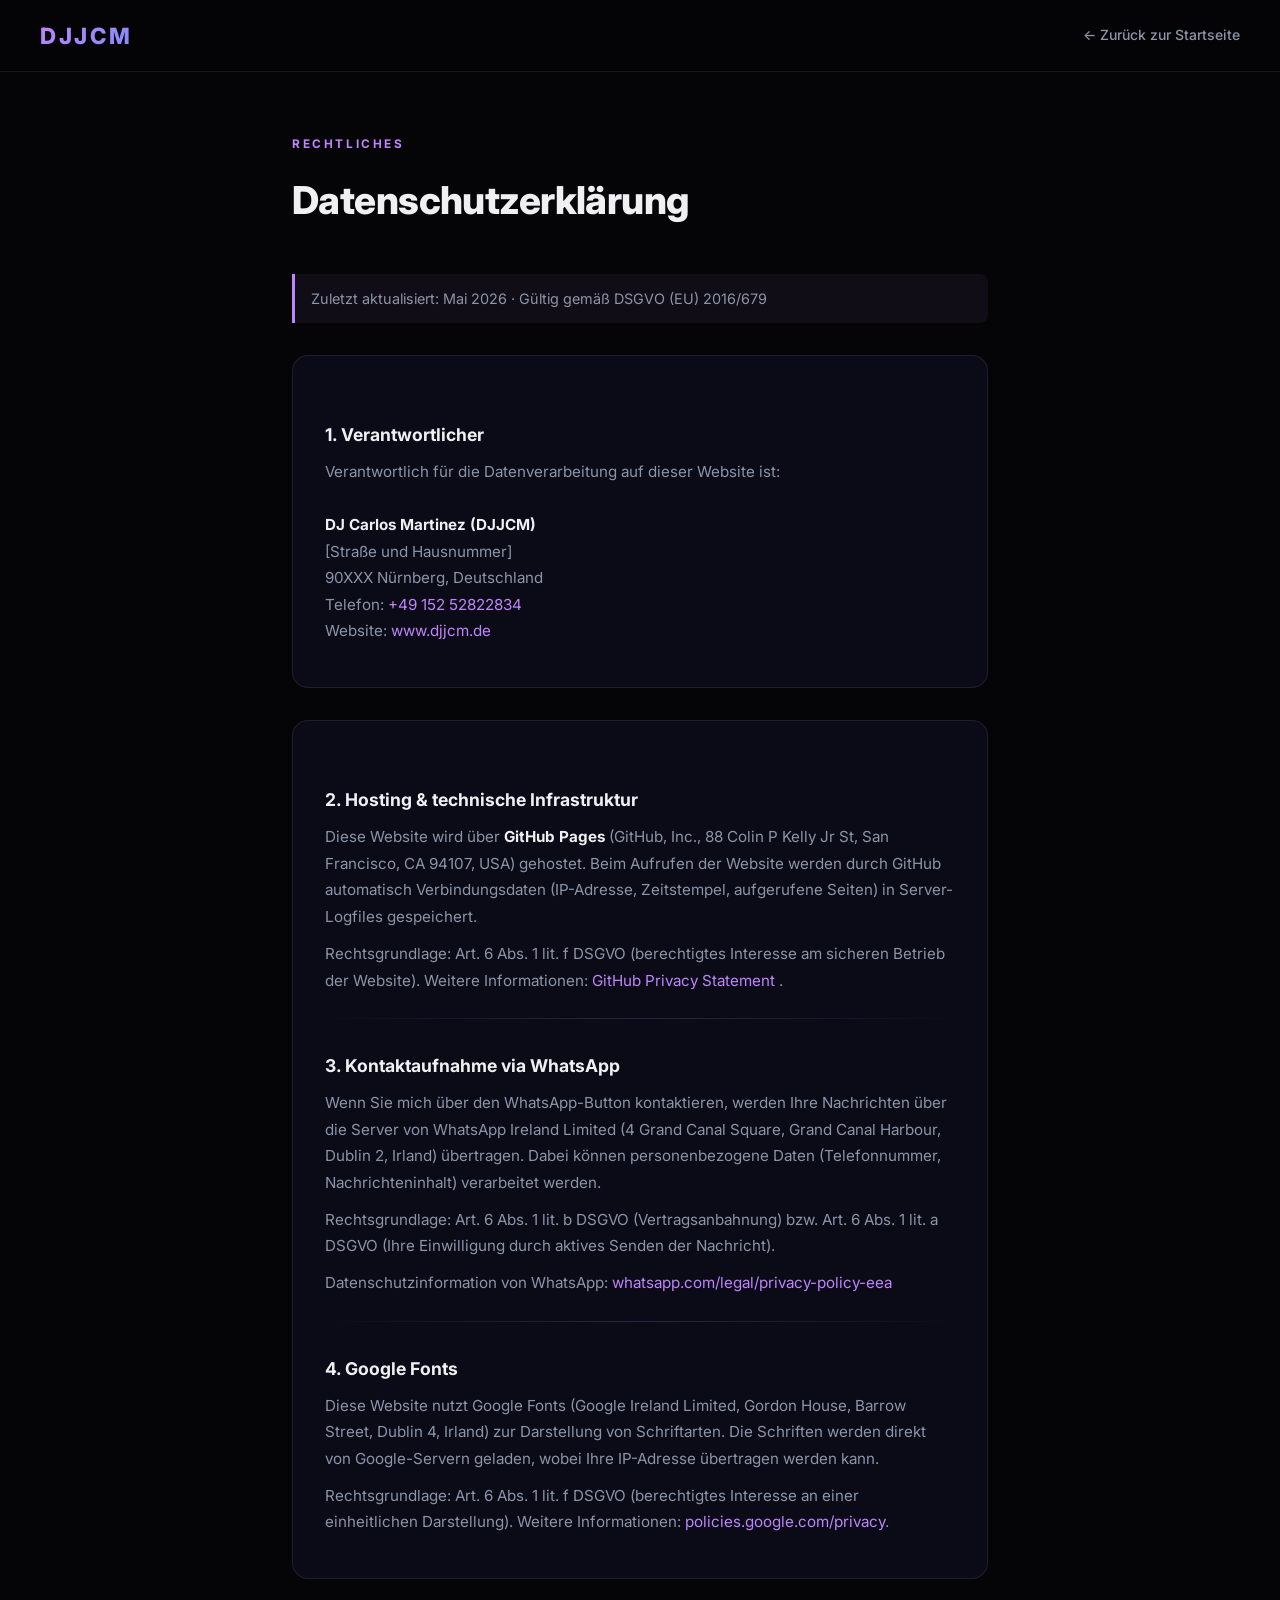
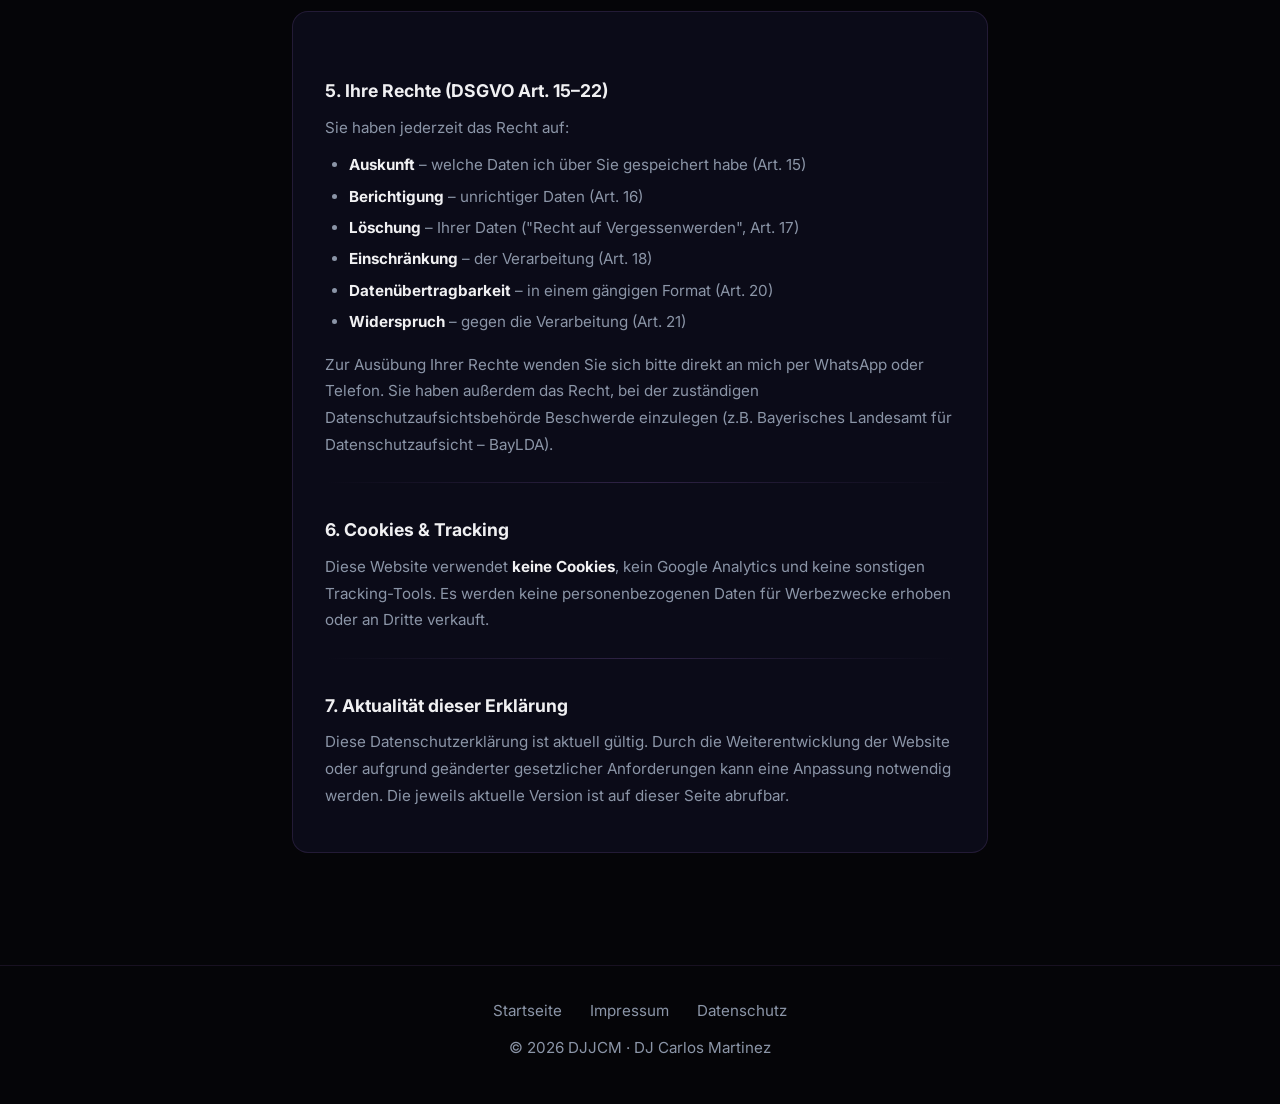
==== datenschutz.html @ d77a063d "Add legal pages, README, and complete SEO package - impressum.html: §5 TMG compliant, full structure" ====
<!DOCTYPE html>
<html lang="de">
<head>
  <meta charset="UTF-8" />
  <meta name="viewport" content="width=device-width, initial-scale=1.0" />
  <title>Datenschutzerklärung | DJJCM – DJ Carlos Martinez</title>
  <meta name="robots" content="noindex, follow" />
  <link rel="preconnect" href="https://fonts.googleapis.com">
  <link rel="preconnect" href="https://fonts.gstatic.com" crossorigin>
  <link href="https://fonts.googleapis.com/css2?family=Inter:wght@400;500;600;700;800&display=swap" rel="stylesheet">
  <style>
    :root { --neon: #c084fc; --neon2: #818cf8; --bg: #050508; --bg2: #0b0b18; --text: #f0f0f2; --muted: #8b95a7; --border: rgba(192,132,252,0.13); }
    * { margin: 0; padding: 0; box-sizing: border-box; }
    body { font-family: 'Inter', system-ui, sans-serif; background: var(--bg); color: var(--text); line-height: 1.75; -webkit-font-smoothing: antialiased; }
    nav { position: fixed; top: 0; left: 0; right: 0; z-index: 100; display: flex; align-items: center; justify-content: space-between; padding: 1rem 2.5rem; background: rgba(5,5,8,0.92); backdrop-filter: blur(20px); border-bottom: 1px solid rgba(192,132,252,0.11); }
    .logo { font-size: 1.4rem; font-weight: 800; letter-spacing: 0.12em; background: linear-gradient(135deg,var(--neon),var(--neon2)); -webkit-background-clip: text; -webkit-text-fill-color: transparent; text-decoration: none; }
    .back-link { color: var(--muted); text-decoration: none; font-size: 0.875rem; font-weight: 500; transition: color 0.2s; }
    .back-link:hover { color: var(--neon); }
    main { max-width: 760px; margin: 0 auto; padding: 8rem 2rem 5rem; }
    .page-label { display: inline-block; color: var(--neon); font-size: 0.74rem; font-weight: 700; letter-spacing: 0.22em; text-transform: uppercase; margin-bottom: 0.75rem; }
    h1 { font-size: 2.4rem; font-weight: 800; letter-spacing: -0.015em; margin-bottom: 2.5rem; }
    h2 { font-size: 1.1rem; font-weight: 700; color: var(--text); margin: 2rem 0 0.5rem; }
    h3 { font-size: 0.95rem; font-weight: 600; color: var(--text); margin: 1.25rem 0 0.4rem; }
    p { color: var(--muted); font-size: 0.95rem; margin-bottom: 0.65rem; }
    ul { color: var(--muted); font-size: 0.95rem; padding-left: 1.5rem; margin-bottom: 0.65rem; }
    li { margin-bottom: 0.3rem; }
    a { color: var(--neon); text-decoration: none; }
    a:hover { text-decoration: underline; }
    .card { background: #0b0b18; border: 1px solid var(--border); border-radius: 16px; padding: 2rem; margin: 2rem 0; }
    .divider { height: 1px; background: linear-gradient(90deg,transparent,rgba(192,132,252,0.2),transparent); margin: 1.5rem 0; }
    .highlight { background: rgba(192,132,252,0.06); border-left: 3px solid var(--neon); border-radius: 0 8px 8px 0; padding: 0.75rem 1rem; margin: 1rem 0; font-size: 0.9rem; color: var(--muted); }
    footer { border-top: 1px solid rgba(192,132,252,0.1); padding: 2rem; text-align: center; color: var(--muted); font-size: 0.8rem; }
    footer a { color: var(--muted); text-decoration: none; margin: 0 0.75rem; }
    footer a:hover { color: var(--neon); }
  </style>
</head>
<body>

  <nav>
    <a class="logo" href="index.html">DJJCM</a>
    <a class="back-link" href="index.html">← Zurück zur Startseite</a>
  </nav>

  <main>
    <span class="page-label">Rechtliches</span>
    <h1>Datenschutzerklärung</h1>

    <div class="highlight">
      Zuletzt aktualisiert: Mai 2026 · Gültig gemäß DSGVO (EU) 2016/679
    </div>

    <div class="card">
      <h2>1. Verantwortlicher</h2>
      <p>
        Verantwortlich für die Datenverarbeitung auf dieser Website ist:<br><br>
        <strong style="color: var(--text);">DJ Carlos Martinez (DJJCM)</strong><br>
        [Straße und Hausnummer]<br>
        90XXX Nürnberg, Deutschland<br>
        Telefon: <a href="tel:+4915252822834">+49 152 52822834</a><br>
        Website: <a href="https://www.djjcm.de">www.djjcm.de</a>
      </p>
    </div>

    <div class="card">
      <h2>2. Hosting &amp; technische Infrastruktur</h2>
      <p>
        Diese Website wird über <strong style="color:var(--text);">GitHub Pages</strong> (GitHub, Inc., 88 Colin P Kelly Jr St,
        San Francisco, CA 94107, USA) gehostet. Beim Aufrufen der Website werden durch
        GitHub automatisch Verbindungsdaten (IP-Adresse, Zeitstempel, aufgerufene Seiten)
        in Server-Logfiles gespeichert.
      </p>
      <p>
        Rechtsgrundlage: Art. 6 Abs. 1 lit. f DSGVO (berechtigtes Interesse am sicheren
        Betrieb der Website). Weitere Informationen:
        <a href="https://docs.github.com/en/site-policy/privacy-policies/github-general-privacy-statement" target="_blank" rel="noopener noreferrer">
          GitHub Privacy Statement
        </a>.
      </p>

      <div class="divider"></div>

      <h2>3. Kontaktaufnahme via WhatsApp</h2>
      <p>
        Wenn Sie mich über den WhatsApp-Button kontaktieren, werden Ihre Nachrichten
        über die Server von WhatsApp Ireland Limited (4 Grand Canal Square, Grand Canal
        Harbour, Dublin 2, Irland) übertragen. Dabei können personenbezogene Daten
        (Telefonnummer, Nachrichteninhalt) verarbeitet werden.
      </p>
      <p>
        Rechtsgrundlage: Art. 6 Abs. 1 lit. b DSGVO (Vertragsanbahnung) bzw. Art. 6
        Abs. 1 lit. a DSGVO (Ihre Einwilligung durch aktives Senden der Nachricht).
      </p>
      <p>
        Datenschutzinformation von WhatsApp:
        <a href="https://www.whatsapp.com/legal/privacy-policy-eea" target="_blank" rel="noopener noreferrer">
          whatsapp.com/legal/privacy-policy-eea
        </a>
      </p>

      <div class="divider"></div>

      <h2>4. Google Fonts</h2>
      <p>
        Diese Website nutzt Google Fonts (Google Ireland Limited, Gordon House, Barrow
        Street, Dublin 4, Irland) zur Darstellung von Schriftarten. Die Schriften werden
        direkt von Google-Servern geladen, wobei Ihre IP-Adresse übertragen werden kann.
      </p>
      <p>
        Rechtsgrundlage: Art. 6 Abs. 1 lit. f DSGVO (berechtigtes Interesse an einer
        einheitlichen Darstellung). Weitere Informationen:
        <a href="https://policies.google.com/privacy" target="_blank" rel="noopener noreferrer">policies.google.com/privacy</a>.
      </p>
    </div>

    <div class="card">
      <h2>5. Ihre Rechte (DSGVO Art. 15–22)</h2>
      <p>Sie haben jederzeit das Recht auf:</p>
      <ul>
        <li><strong style="color:var(--text);">Auskunft</strong> – welche Daten ich über Sie gespeichert habe (Art. 15)</li>
        <li><strong style="color:var(--text);">Berichtigung</strong> – unrichtiger Daten (Art. 16)</li>
        <li><strong style="color:var(--text);">Löschung</strong> – Ihrer Daten ("Recht auf Vergessenwerden", Art. 17)</li>
        <li><strong style="color:var(--text);">Einschränkung</strong> – der Verarbeitung (Art. 18)</li>
        <li><strong style="color:var(--text);">Datenübertragbarkeit</strong> – in einem gängigen Format (Art. 20)</li>
        <li><strong style="color:var(--text);">Widerspruch</strong> – gegen die Verarbeitung (Art. 21)</li>
      </ul>
      <p style="margin-top: 1rem;">
        Zur Ausübung Ihrer Rechte wenden Sie sich bitte direkt an mich per WhatsApp oder
        Telefon. Sie haben außerdem das Recht, bei der zuständigen Datenschutzaufsichtsbehörde
        Beschwerde einzulegen (z.B. Bayerisches Landesamt für Datenschutzaufsicht – BayLDA).
      </p>

      <div class="divider"></div>

      <h2>6. Cookies &amp; Tracking</h2>
      <p>
        Diese Website verwendet <strong style="color:var(--text);">keine Cookies</strong>, kein
        Google Analytics und keine sonstigen Tracking-Tools. Es werden keine
        personenbezogenen Daten für Werbezwecke erhoben oder an Dritte verkauft.
      </p>

      <div class="divider"></div>

      <h2>7. Aktualität dieser Erklärung</h2>
      <p>
        Diese Datenschutzerklärung ist aktuell gültig. Durch die Weiterentwicklung der
        Website oder aufgrund geänderter gesetzlicher Anforderungen kann eine Anpassung
        notwendig werden. Die jeweils aktuelle Version ist auf dieser Seite abrufbar.
      </p>
    </div>
  </main>

  <footer>
    <p>
      <a href="index.html">Startseite</a>
      <a href="impressum.html">Impressum</a>
      <a href="datenschutz.html">Datenschutz</a>
    </p>
    <p style="margin-top: 0.5rem;">© 2026 DJJCM · DJ Carlos Martinez</p>
  </footer>

</body>
</html>
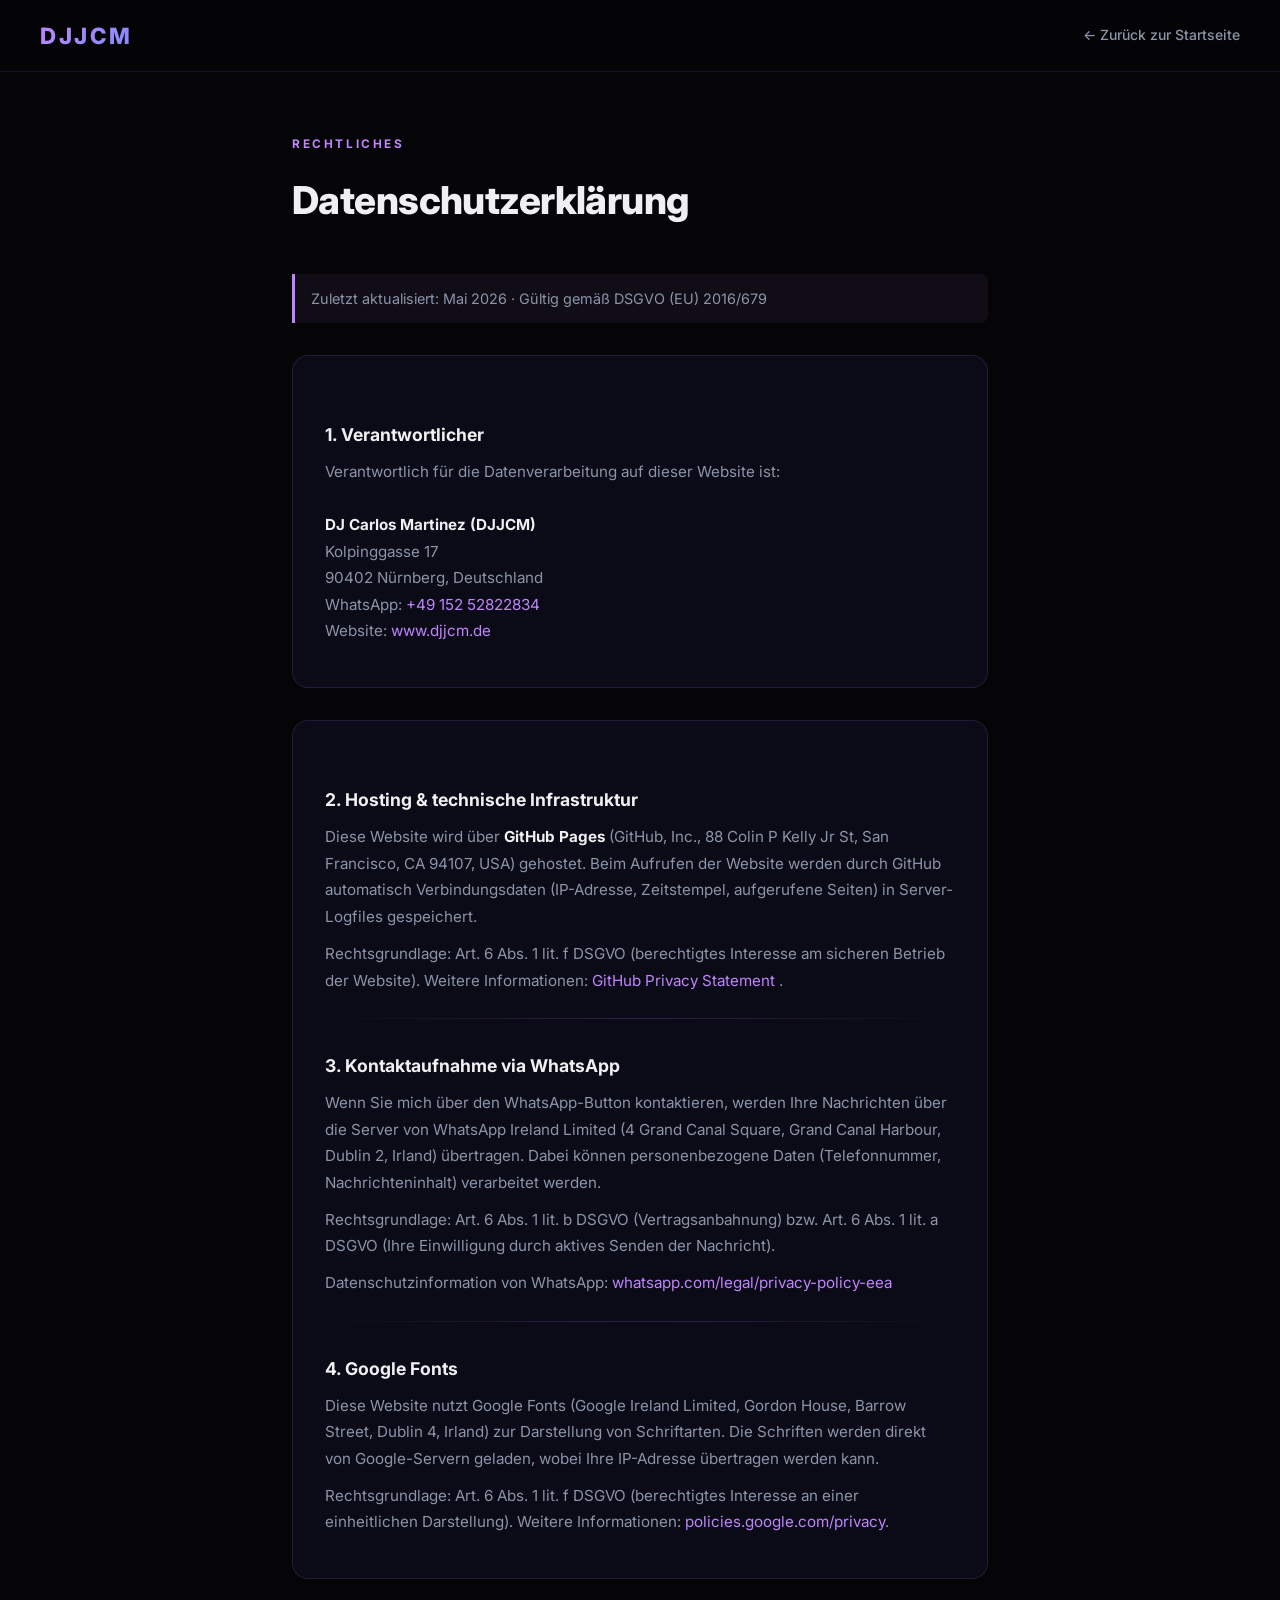
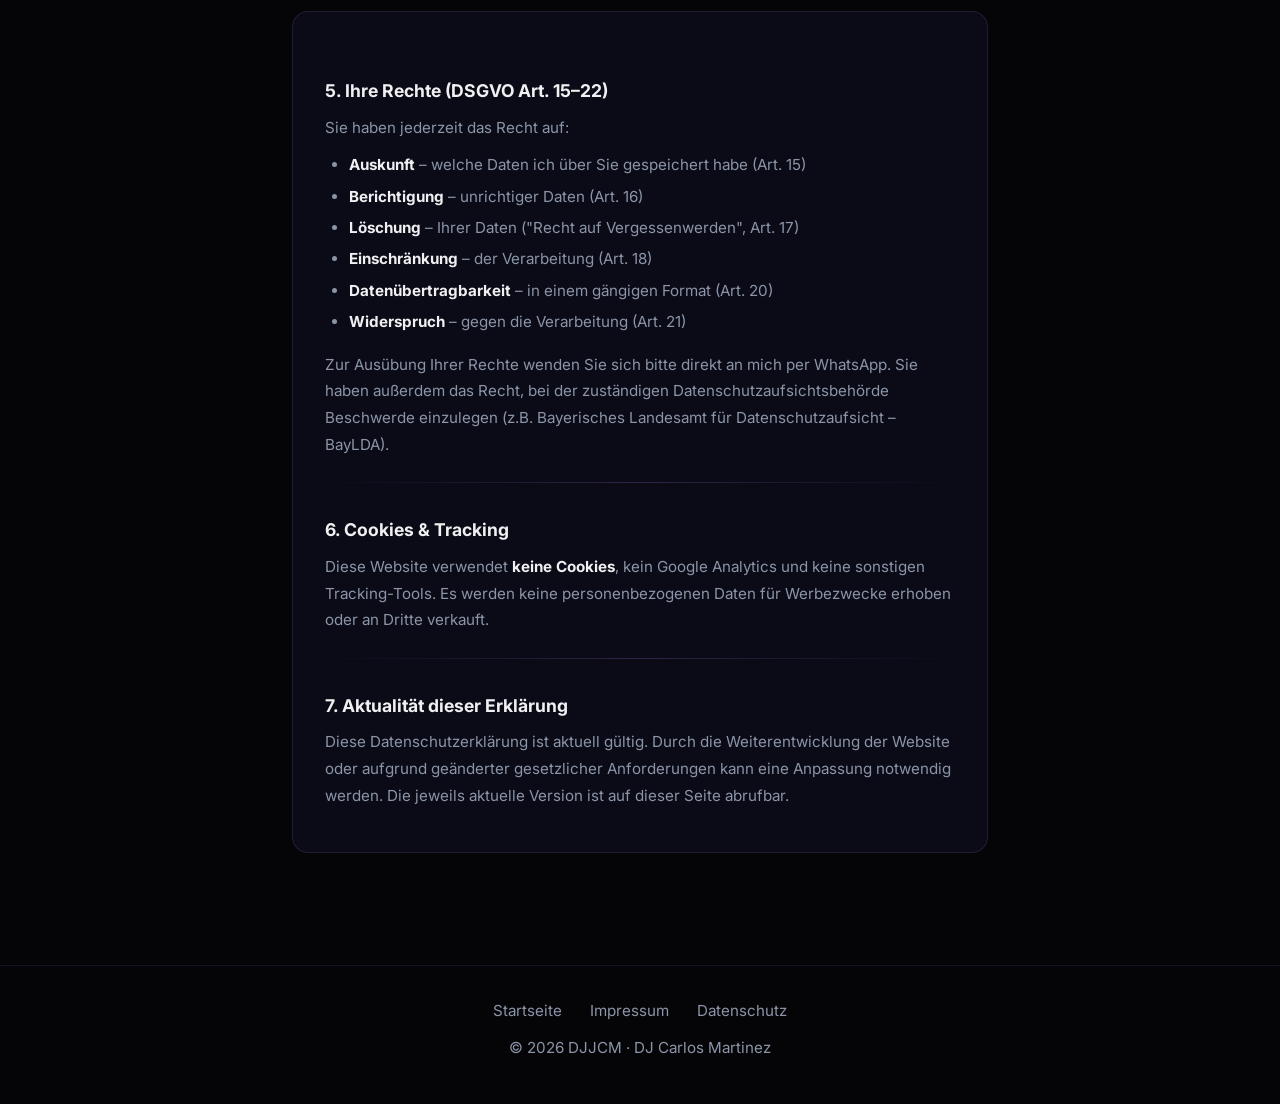
==== commit 0a5a71b5: "Update address and contact method in legal pages - Address: Kolpinggasse 17, 90402 Nürnberg - Remove" ====
--- a/datenschutz.html
+++ b/datenschutz.html
@@ -54,9 +54,9 @@
       <p>
         Verantwortlich für die Datenverarbeitung auf dieser Website ist:<br><br>
         <strong style="color: var(--text);">DJ Carlos Martinez (DJJCM)</strong><br>
-        [Straße und Hausnummer]<br>
-        90XXX Nürnberg, Deutschland<br>
-        Telefon: <a href="tel:+4915252822834">+49 152 52822834</a><br>
+        Kolpinggasse 17<br>
+        90402 Nürnberg, Deutschland<br>
+        WhatsApp: <a href="https://wa.me/4915252822834" target="_blank" rel="noopener noreferrer">+49 152 52822834</a><br>
         Website: <a href="https://www.djjcm.de">www.djjcm.de</a>
       </p>
     </div>
@@ -124,8 +124,7 @@
         <li><strong style="color:var(--text);">Widerspruch</strong> – gegen die Verarbeitung (Art. 21)</li>
       </ul>
       <p style="margin-top: 1rem;">
-        Zur Ausübung Ihrer Rechte wenden Sie sich bitte direkt an mich per WhatsApp oder
-        Telefon. Sie haben außerdem das Recht, bei der zuständigen Datenschutzaufsichtsbehörde
+        Zur Ausübung Ihrer Rechte wenden Sie sich bitte direkt an mich per WhatsApp. Sie haben außerdem das Recht, bei der zuständigen Datenschutzaufsichtsbehörde
         Beschwerde einzulegen (z.B. Bayerisches Landesamt für Datenschutzaufsicht – BayLDA).
       </p>
 
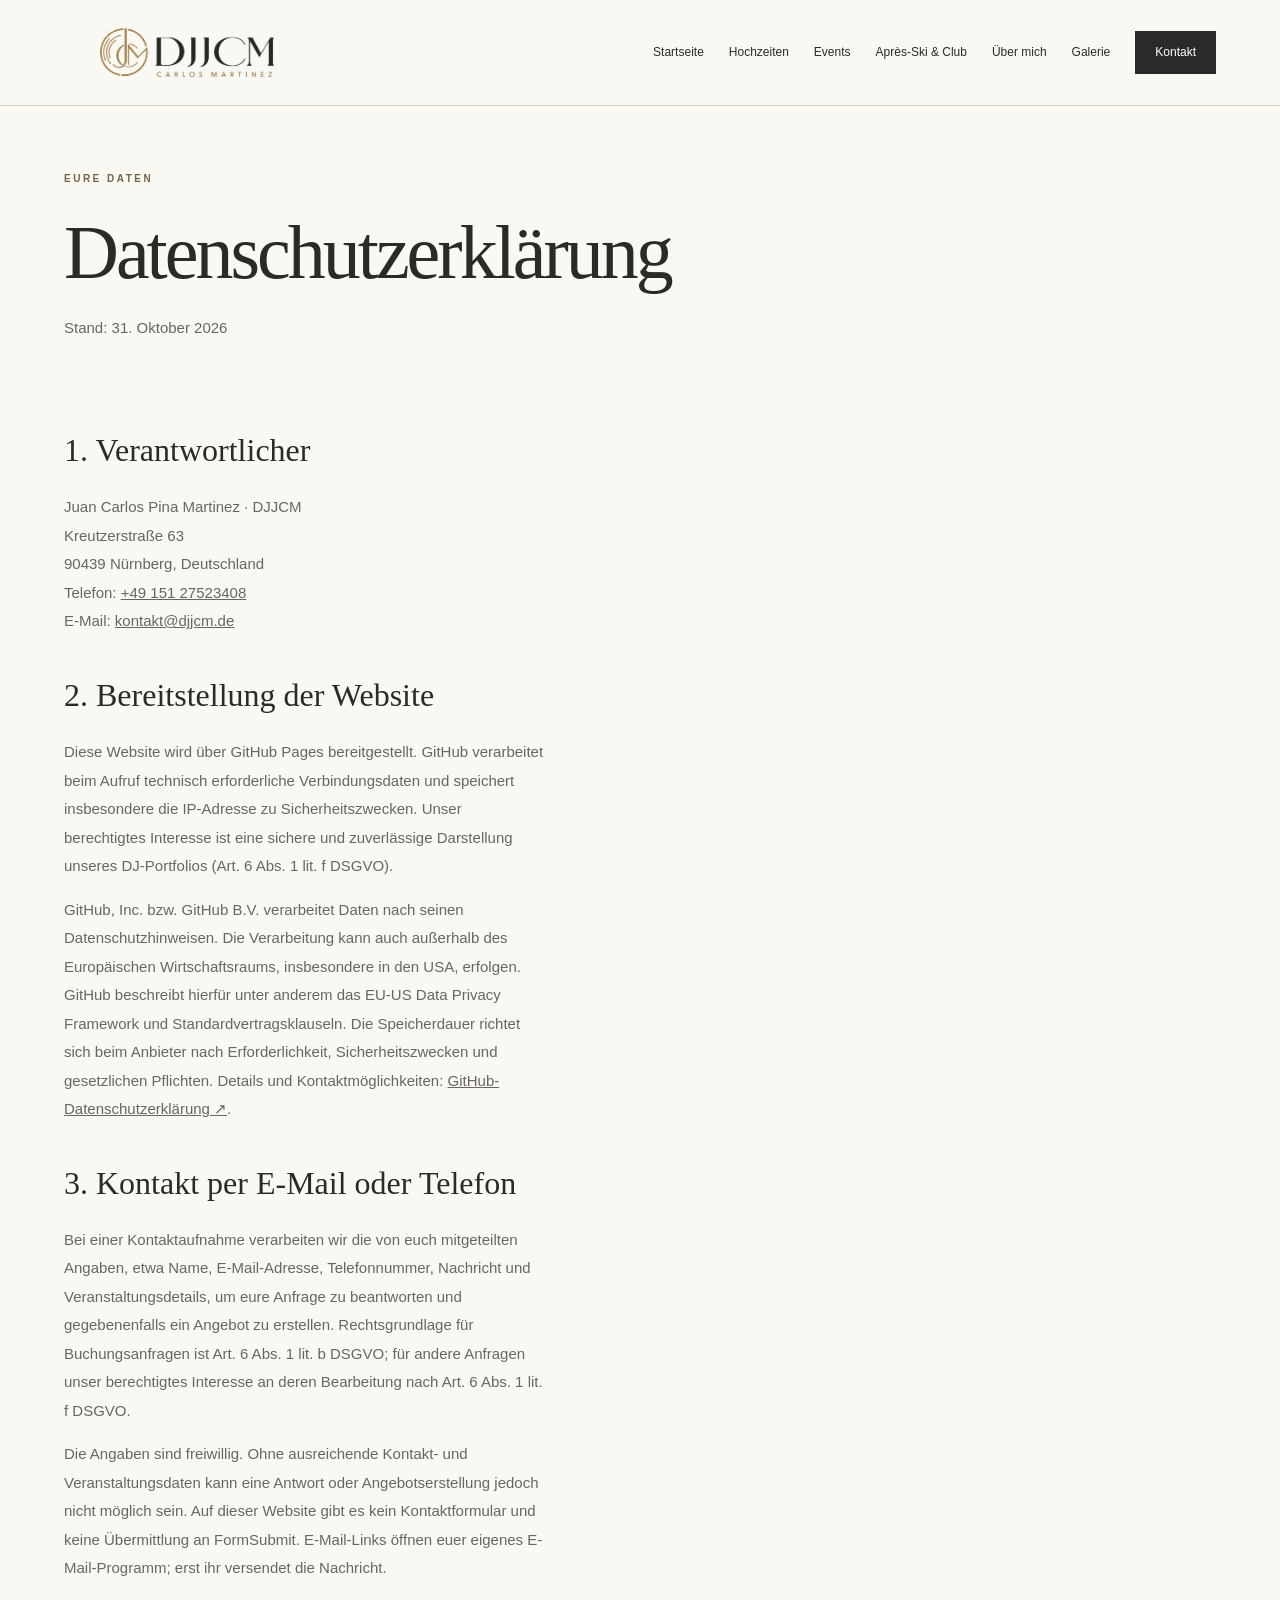
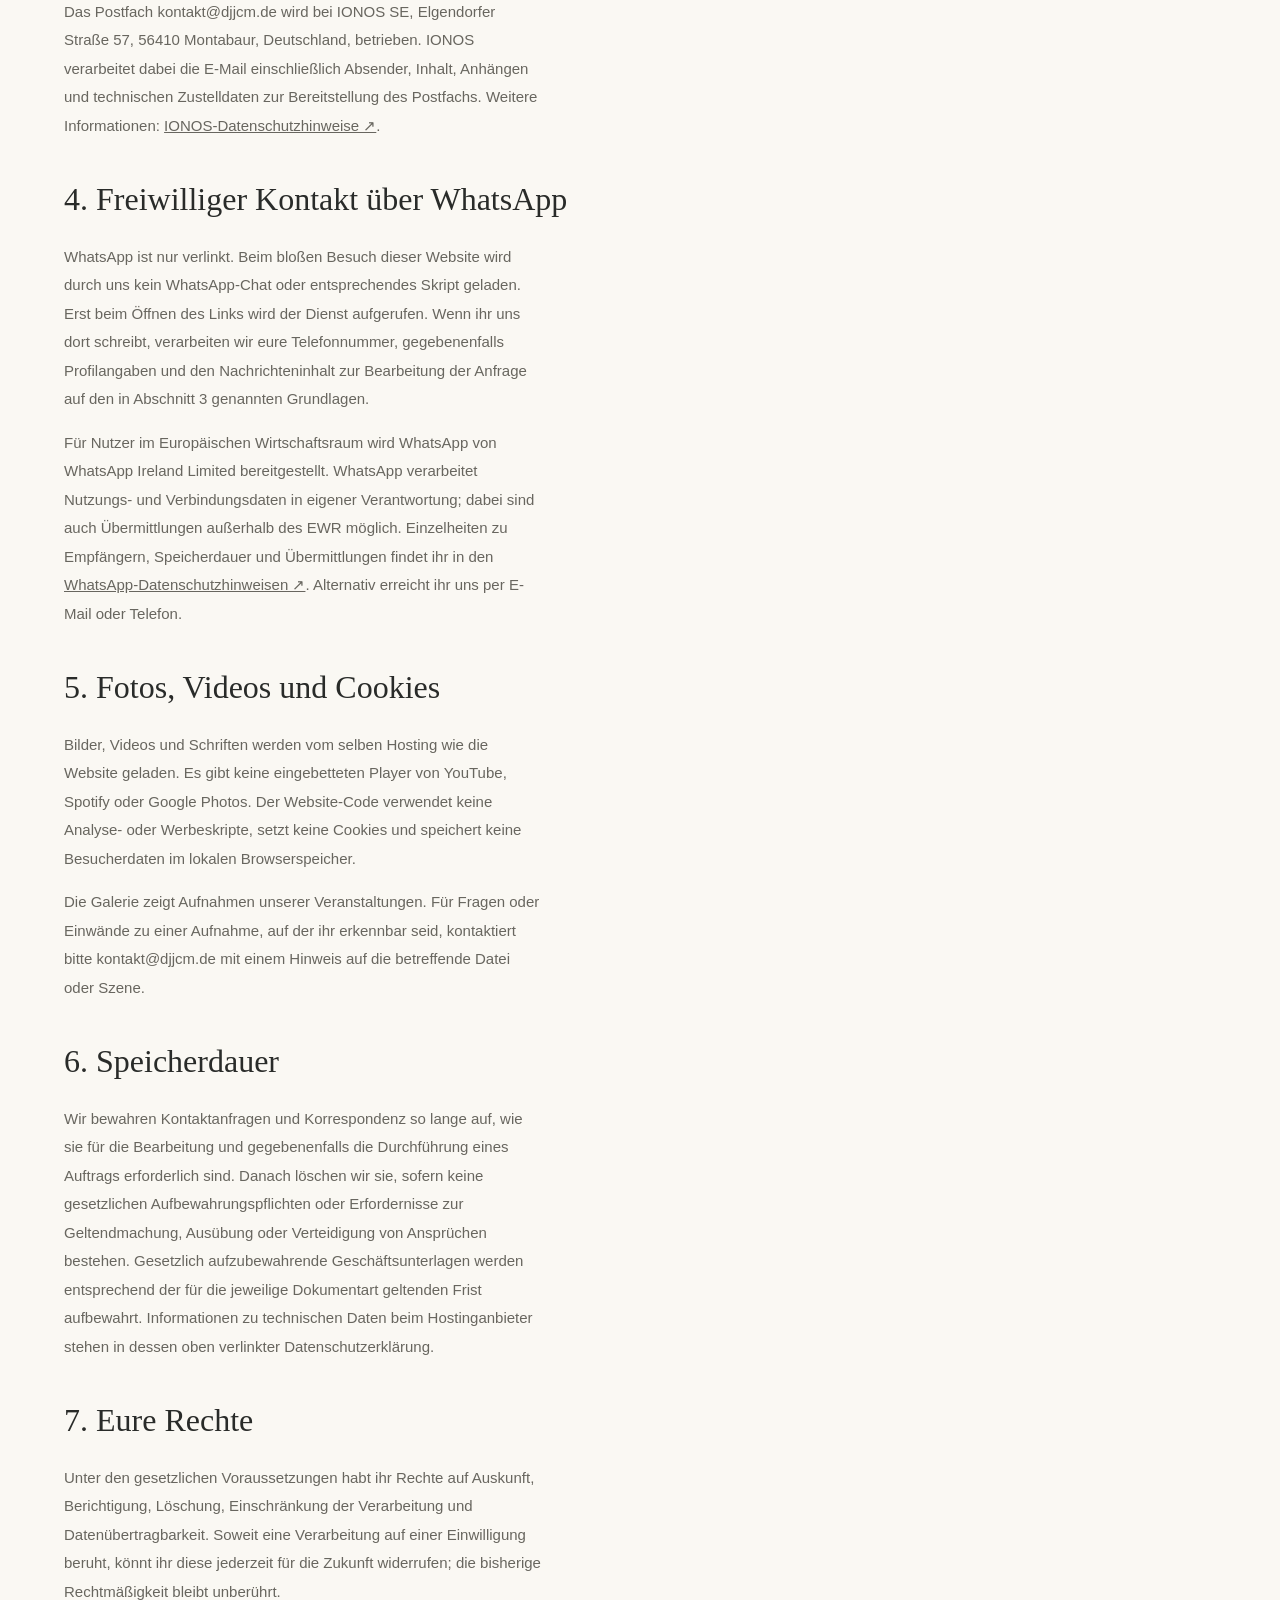
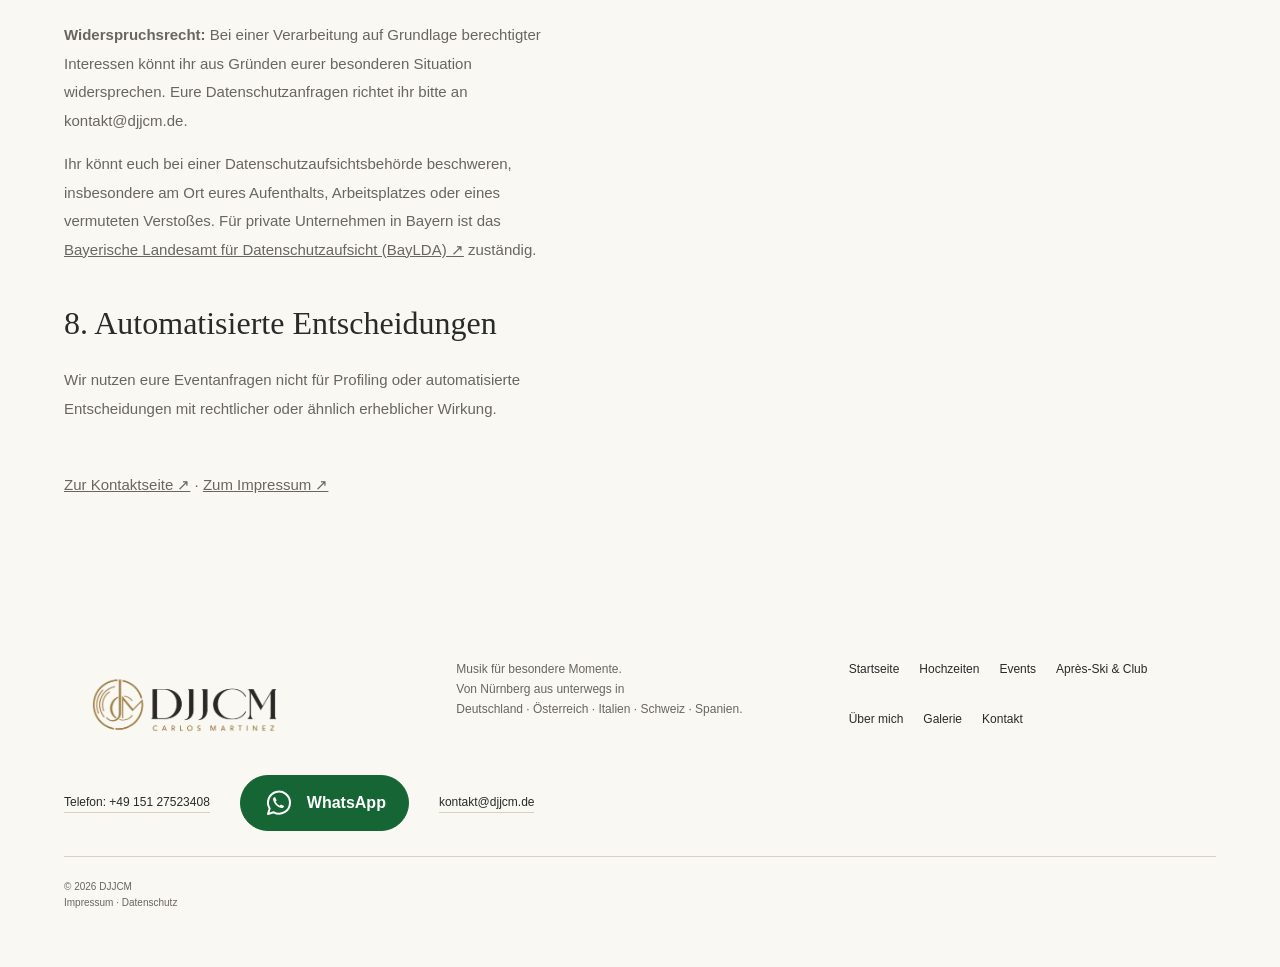
==== commit d00cef6e: "Publish DJJCM redesign with real galleries and direct contact" ====
--- a/datenschutz.html
+++ b/datenschutz.html
@@ -1,161 +1 @@
-<!DOCTYPE html>
-<html lang="de">
-<head>
-  <meta charset="UTF-8" />
-  <meta name="viewport" content="width=device-width, initial-scale=1.0" />
-  <title>Datenschutzerklärung | DJJCM – DJ Carlos Martinez</title>
-  <meta name="robots" content="noindex, follow" />
-  <link rel="preconnect" href="https://fonts.googleapis.com">
-  <link rel="preconnect" href="https://fonts.gstatic.com" crossorigin>
-  <link href="https://fonts.googleapis.com/css2?family=Inter:wght@400;500;600;700;800&display=swap" rel="stylesheet">
-  <style>
-    :root { --neon: #c084fc; --neon2: #818cf8; --bg: #050508; --bg2: #0b0b18; --text: #f0f0f2; --muted: #8b95a7; --border: rgba(192,132,252,0.13); }
-    * { margin: 0; padding: 0; box-sizing: border-box; }
-    body { font-family: 'Inter', system-ui, sans-serif; background: var(--bg); color: var(--text); line-height: 1.75; -webkit-font-smoothing: antialiased; }
-    nav { position: fixed; top: 0; left: 0; right: 0; z-index: 100; display: flex; align-items: center; justify-content: space-between; padding: 1rem 2.5rem; background: rgba(5,5,8,0.92); backdrop-filter: blur(20px); border-bottom: 1px solid rgba(192,132,252,0.11); }
-    .logo { font-size: 1.4rem; font-weight: 800; letter-spacing: 0.12em; background: linear-gradient(135deg,var(--neon),var(--neon2)); -webkit-background-clip: text; -webkit-text-fill-color: transparent; text-decoration: none; }
-    .back-link { color: var(--muted); text-decoration: none; font-size: 0.875rem; font-weight: 500; transition: color 0.2s; }
-    .back-link:hover { color: var(--neon); }
-    main { max-width: 760px; margin: 0 auto; padding: 8rem 2rem 5rem; }
-    .page-label { display: inline-block; color: var(--neon); font-size: 0.74rem; font-weight: 700; letter-spacing: 0.22em; text-transform: uppercase; margin-bottom: 0.75rem; }
-    h1 { font-size: 2.4rem; font-weight: 800; letter-spacing: -0.015em; margin-bottom: 2.5rem; }
-    h2 { font-size: 1.1rem; font-weight: 700; color: var(--text); margin: 2rem 0 0.5rem; }
-    h3 { font-size: 0.95rem; font-weight: 600; color: var(--text); margin: 1.25rem 0 0.4rem; }
-    p { color: var(--muted); font-size: 0.95rem; margin-bottom: 0.65rem; }
-    ul { color: var(--muted); font-size: 0.95rem; padding-left: 1.5rem; margin-bottom: 0.65rem; }
-    li { margin-bottom: 0.3rem; }
-    a { color: var(--neon); text-decoration: none; }
-    a:hover { text-decoration: underline; }
-    .card { background: #0b0b18; border: 1px solid var(--border); border-radius: 16px; padding: 2rem; margin: 2rem 0; }
-    .divider { height: 1px; background: linear-gradient(90deg,transparent,rgba(192,132,252,0.2),transparent); margin: 1.5rem 0; }
-    .highlight { background: rgba(192,132,252,0.06); border-left: 3px solid var(--neon); border-radius: 0 8px 8px 0; padding: 0.75rem 1rem; margin: 1rem 0; font-size: 0.9rem; color: var(--muted); }
-    footer { border-top: 1px solid rgba(192,132,252,0.1); padding: 2rem; text-align: center; color: var(--muted); font-size: 0.8rem; }
-    footer a { color: var(--muted); text-decoration: none; margin: 0 0.75rem; }
-    footer a:hover { color: var(--neon); }
-  </style>
-</head>
-<body>
-
-  <nav>
-    <a class="logo" href="index.html">DJJCM</a>
-    <a class="back-link" href="index.html">← Zurück zur Startseite</a>
-  </nav>
-
-  <main>
-    <span class="page-label">Rechtliches</span>
-    <h1>Datenschutzerklärung</h1>
-
-    <div class="highlight">
-      Zuletzt aktualisiert: Mai 2026 · Gültig gemäß DSGVO (EU) 2016/679
-    </div>
-
-    <div class="card">
-      <h2>1. Verantwortlicher</h2>
-      <p>
-        Verantwortlich für die Datenverarbeitung auf dieser Website ist:<br><br>
-        <strong style="color: var(--text);">DJ Carlos Martinez (DJJCM)</strong><br>
-        Kolpinggasse 17<br>
-        90402 Nürnberg, Deutschland<br>
-        WhatsApp: <a href="https://wa.me/4915252822834" target="_blank" rel="noopener noreferrer">+49 152 52822834</a><br>
-        Website: <a href="https://www.djjcm.de">www.djjcm.de</a>
-      </p>
-    </div>
-
-    <div class="card">
-      <h2>2. Hosting &amp; technische Infrastruktur</h2>
-      <p>
-        Diese Website wird über <strong style="color:var(--text);">GitHub Pages</strong> (GitHub, Inc., 88 Colin P Kelly Jr St,
-        San Francisco, CA 94107, USA) gehostet. Beim Aufrufen der Website werden durch
-        GitHub automatisch Verbindungsdaten (IP-Adresse, Zeitstempel, aufgerufene Seiten)
-        in Server-Logfiles gespeichert.
-      </p>
-      <p>
-        Rechtsgrundlage: Art. 6 Abs. 1 lit. f DSGVO (berechtigtes Interesse am sicheren
-        Betrieb der Website). Weitere Informationen:
-        <a href="https://docs.github.com/en/site-policy/privacy-policies/github-general-privacy-statement" target="_blank" rel="noopener noreferrer">
-          GitHub Privacy Statement
-        </a>.
-      </p>
-
-      <div class="divider"></div>
-
-      <h2>3. Kontaktaufnahme via WhatsApp</h2>
-      <p>
-        Wenn Sie mich über den WhatsApp-Button kontaktieren, werden Ihre Nachrichten
-        über die Server von WhatsApp Ireland Limited (4 Grand Canal Square, Grand Canal
-        Harbour, Dublin 2, Irland) übertragen. Dabei können personenbezogene Daten
-        (Telefonnummer, Nachrichteninhalt) verarbeitet werden.
-      </p>
-      <p>
-        Rechtsgrundlage: Art. 6 Abs. 1 lit. b DSGVO (Vertragsanbahnung) bzw. Art. 6
-        Abs. 1 lit. a DSGVO (Ihre Einwilligung durch aktives Senden der Nachricht).
-      </p>
-      <p>
-        Datenschutzinformation von WhatsApp:
-        <a href="https://www.whatsapp.com/legal/privacy-policy-eea" target="_blank" rel="noopener noreferrer">
-          whatsapp.com/legal/privacy-policy-eea
-        </a>
-      </p>
-
-      <div class="divider"></div>
-
-      <h2>4. Google Fonts</h2>
-      <p>
-        Diese Website nutzt Google Fonts (Google Ireland Limited, Gordon House, Barrow
-        Street, Dublin 4, Irland) zur Darstellung von Schriftarten. Die Schriften werden
-        direkt von Google-Servern geladen, wobei Ihre IP-Adresse übertragen werden kann.
-      </p>
-      <p>
-        Rechtsgrundlage: Art. 6 Abs. 1 lit. f DSGVO (berechtigtes Interesse an einer
-        einheitlichen Darstellung). Weitere Informationen:
-        <a href="https://policies.google.com/privacy" target="_blank" rel="noopener noreferrer">policies.google.com/privacy</a>.
-      </p>
-    </div>
-
-    <div class="card">
-      <h2>5. Ihre Rechte (DSGVO Art. 15–22)</h2>
-      <p>Sie haben jederzeit das Recht auf:</p>
-      <ul>
-        <li><strong style="color:var(--text);">Auskunft</strong> – welche Daten ich über Sie gespeichert habe (Art. 15)</li>
-        <li><strong style="color:var(--text);">Berichtigung</strong> – unrichtiger Daten (Art. 16)</li>
-        <li><strong style="color:var(--text);">Löschung</strong> – Ihrer Daten ("Recht auf Vergessenwerden", Art. 17)</li>
-        <li><strong style="color:var(--text);">Einschränkung</strong> – der Verarbeitung (Art. 18)</li>
-        <li><strong style="color:var(--text);">Datenübertragbarkeit</strong> – in einem gängigen Format (Art. 20)</li>
-        <li><strong style="color:var(--text);">Widerspruch</strong> – gegen die Verarbeitung (Art. 21)</li>
-      </ul>
-      <p style="margin-top: 1rem;">
-        Zur Ausübung Ihrer Rechte wenden Sie sich bitte direkt an mich per WhatsApp. Sie haben außerdem das Recht, bei der zuständigen Datenschutzaufsichtsbehörde
-        Beschwerde einzulegen (z.B. Bayerisches Landesamt für Datenschutzaufsicht – BayLDA).
-      </p>
-
-      <div class="divider"></div>
-
-      <h2>6. Cookies &amp; Tracking</h2>
-      <p>
-        Diese Website verwendet <strong style="color:var(--text);">keine Cookies</strong>, kein
-        Google Analytics und keine sonstigen Tracking-Tools. Es werden keine
-        personenbezogenen Daten für Werbezwecke erhoben oder an Dritte verkauft.
-      </p>
-
-      <div class="divider"></div>
-
-      <h2>7. Aktualität dieser Erklärung</h2>
-      <p>
-        Diese Datenschutzerklärung ist aktuell gültig. Durch die Weiterentwicklung der
-        Website oder aufgrund geänderter gesetzlicher Anforderungen kann eine Anpassung
-        notwendig werden. Die jeweils aktuelle Version ist auf dieser Seite abrufbar.
-      </p>
-    </div>
-  </main>
-
-  <footer>
-    <p>
-      <a href="index.html">Startseite</a>
-      <a href="impressum.html">Impressum</a>
-      <a href="datenschutz.html">Datenschutz</a>
-    </p>
-    <p style="margin-top: 0.5rem;">© 2026 DJJCM · DJ Carlos Martinez</p>
-  </footer>
-
-</body>
-</html>
+<!doctype html><html lang="de"><meta charset="utf-8"><meta name="viewport" content="width=device-width,initial-scale=1"><meta http-equiv="refresh" content="0;url=/#datenschutz"><title>Datenschutz · DJJCM</title><a href="/#datenschutz">Datenschutz öffnen</a></html>
